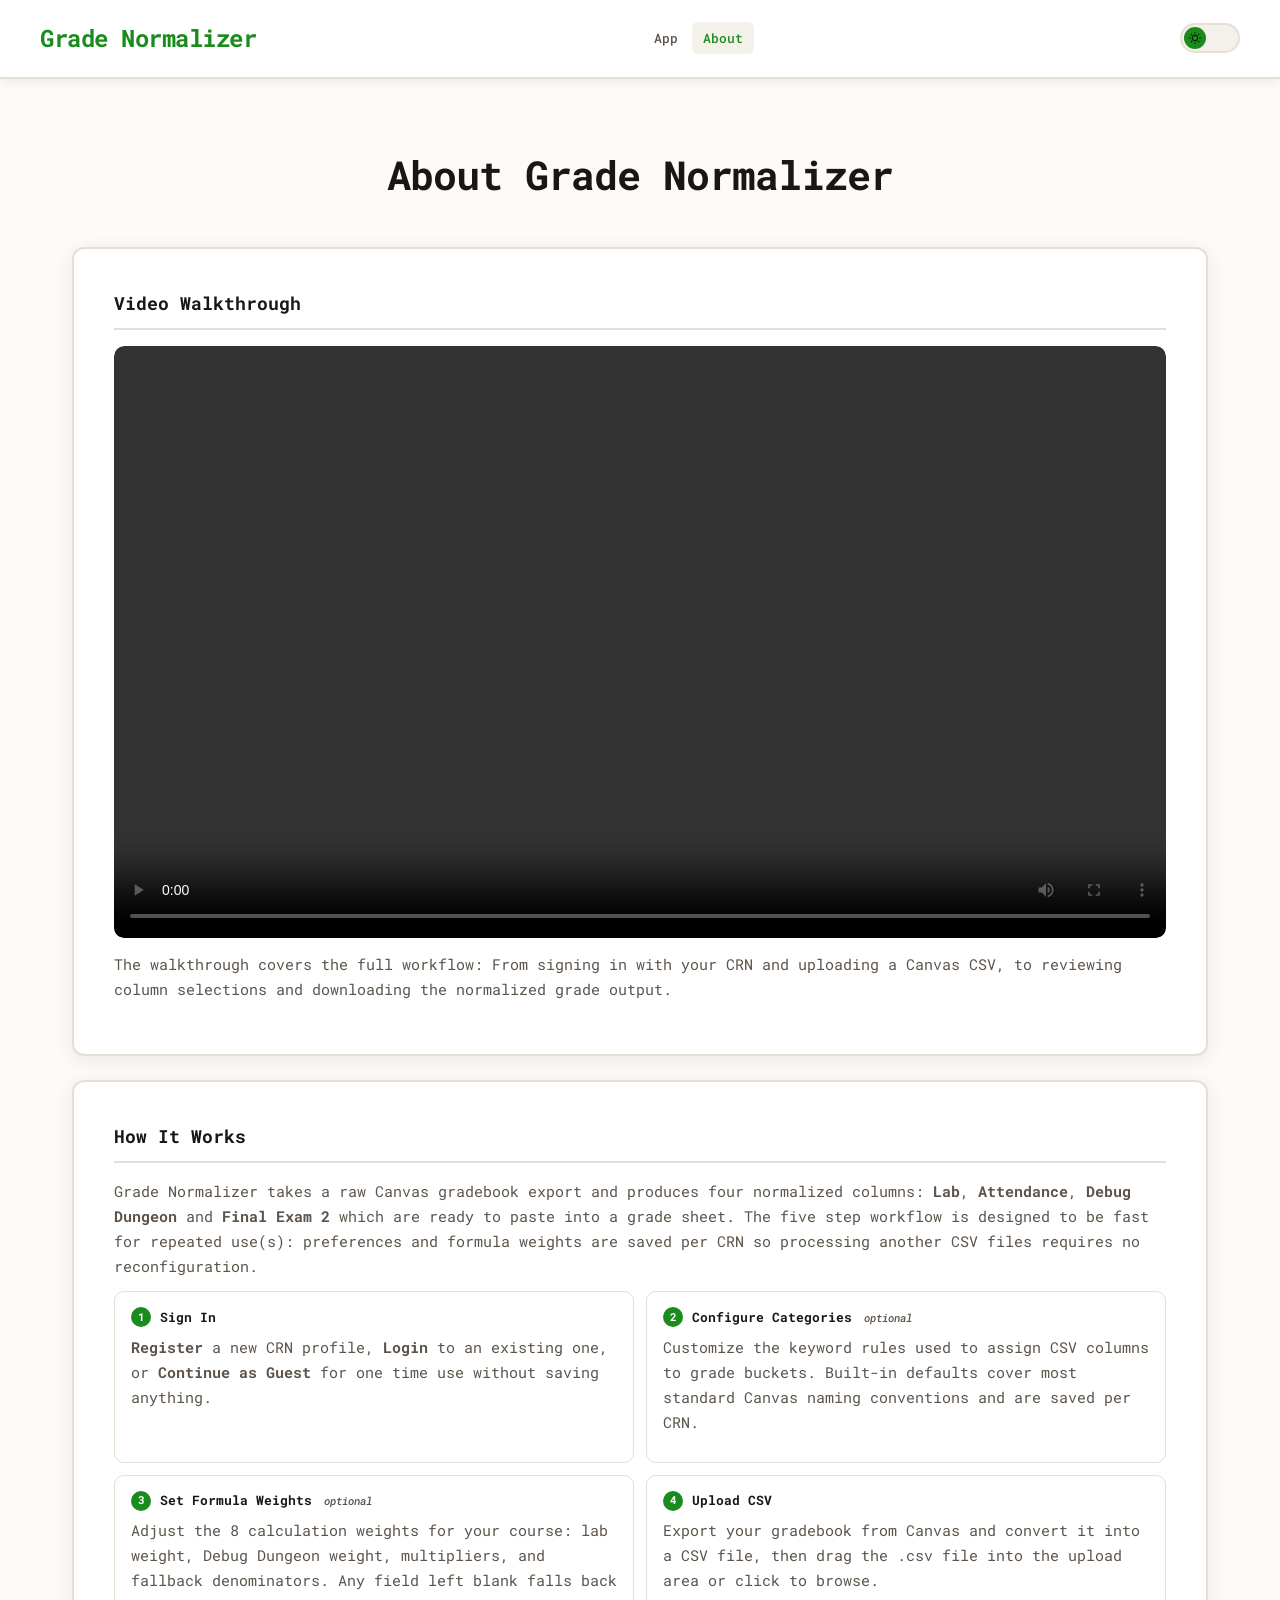
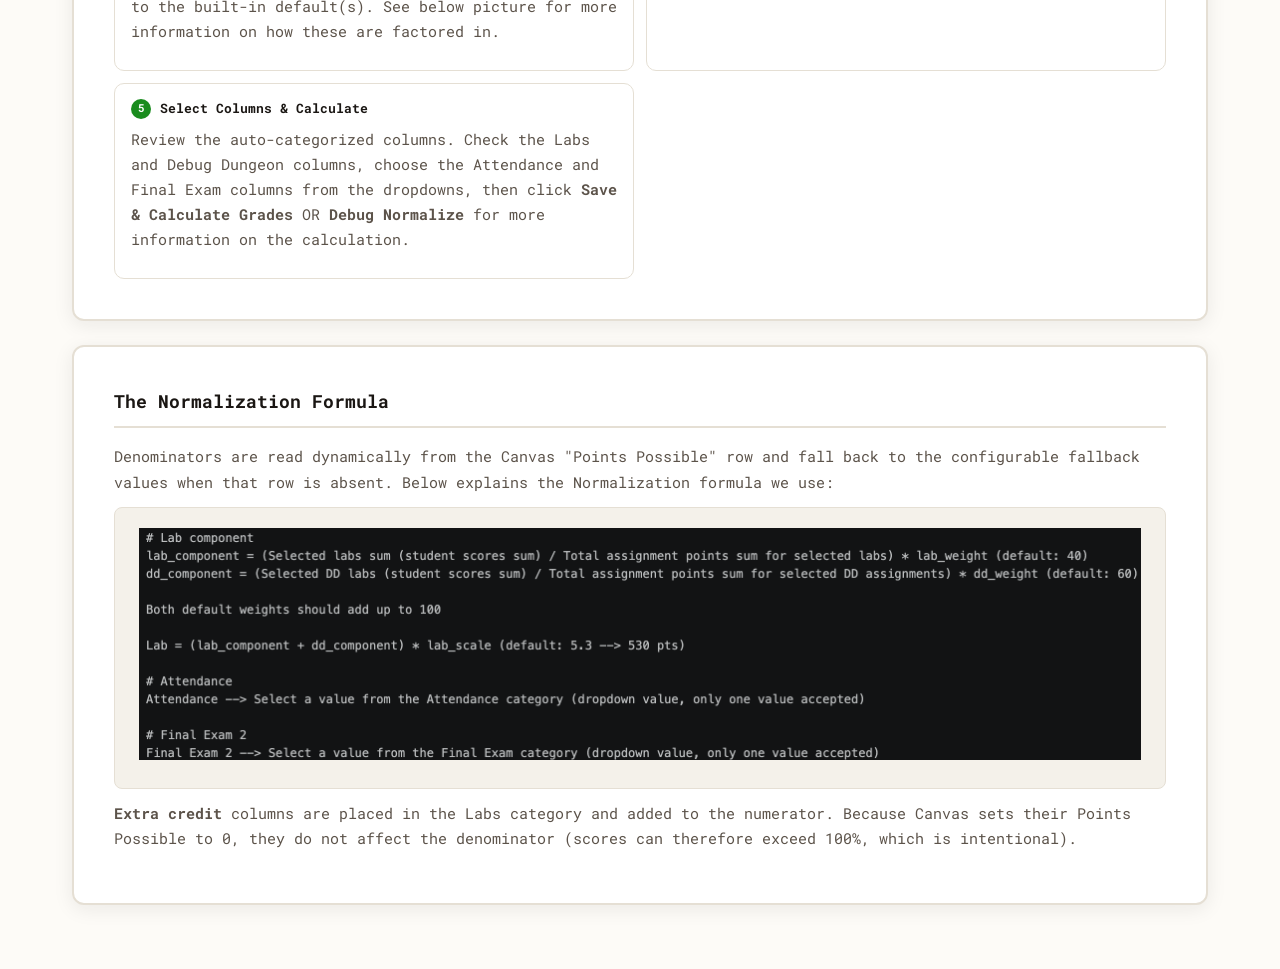
==== frontend/about.html @ 8c30fd43 "added about page to help users utlize the application to the maximum potential" ====
<!doctype html>
<html lang="en">
  <head>
    <meta charset="UTF-8" />
    <meta name="viewport" content="width=device-width, initial-scale=1.0" />
    <title>About</title>
    <link rel="preconnect" href="https://fonts.googleapis.com" />
    <link rel="preconnect" href="https://fonts.gstatic.com" crossorigin />
    <link
      href="https://fonts.googleapis.com/css2?family=Roboto+Mono:ital,wght@0,100..700;1,100..700&display=swap"
      rel="stylesheet"
    />
    <link rel="stylesheet" href="styles.css" />
    <!-- Apply saved theme before render to avoid flash -->
    <script>
      const t = localStorage.getItem("theme") || "light";
      document.documentElement.setAttribute("data-theme", t);
    </script>
  </head>
  <body>
    <nav class="navbar">
      <div class="navbar-content">
        <div class="navbar-brand">Grade Normalizer</div>
        <nav class="navbar-nav">
          <a href="index.html" class="navbar-link">App</a>
          <a href="about.html" class="navbar-link active">About</a>
        </nav>
        <div class="navbar-right">
          <div class="theme-toggle" id="themeToggle">
            <div class="theme-toggle-slider">
              <img
                src="./assets/lightmode.png"
                alt="Light mode"
                id="themeIcon"
              />
            </div>
          </div>
        </div>
      </div>
    </nav>

    <div class="about-container">
      <div class="about-hero">
        <h1>About Grade Normalizer</h1>
      </div>

      <div class="card about-section">
        <h2>Video Walkthrough</h2>

        <div class="video-wrapper">
          <video controls>
            <source src="./assets/demo_video.mp4" type="video/mp4" />
            Your browser does not support the video tag.
          </video>
        </div>

        <p>
          The walkthrough covers the full workflow: From signing in with your
          CRN and uploading a Canvas CSV, to reviewing column selections and
          downloading the normalized grade output.
        </p>
      </div>

      <div class="card about-section">
        <h2>How It Works</h2>
        <p>
          Grade Normalizer takes a raw Canvas gradebook export and produces four
          normalized columns: <strong>Lab</strong>, <strong>Attendance</strong>,
          <strong>Debug Dungeon</strong> and <strong>Final Exam 2</strong> which
          are ready to paste into a grade sheet. The five step workflow is
          designed to be fast for repeated use(s): preferences and formula
          weights are saved per CRN so processing another CSV files requires no
          reconfiguration.
        </p>

        <div class="about-steps">
          <div class="guide-step">
            <div class="guide-step-header">
              <span class="guide-step-number">1</span>
              <h3 class="guide-step-title">Sign In</h3>
            </div>
            <p class="guide-step-body">
              <strong>Register</strong> a new CRN profile,
              <strong>Login</strong> to an existing one, or
              <strong>Continue as Guest</strong> for one time use without saving
              anything.
            </p>
          </div>

          <div class="guide-step">
            <div class="guide-step-header">
              <span class="guide-step-number">2</span>
              <h3 class="guide-step-title">
                Configure Categories
                <span class="guide-step-optional">optional</span>
              </h3>
            </div>
            <p class="guide-step-body">
              Customize the keyword rules used to assign CSV columns to grade
              buckets. Built-in defaults cover most standard Canvas naming
              conventions and are saved per CRN.
            </p>
          </div>

          <div class="guide-step">
            <div class="guide-step-header">
              <span class="guide-step-number">3</span>
              <h3 class="guide-step-title">
                Set Formula Weights
                <span class="guide-step-optional">optional</span>
              </h3>
            </div>
            <p class="guide-step-body">
              Adjust the 8 calculation weights for your course: lab weight,
              Debug Dungeon weight, multipliers, and fallback denominators. Any
              field left blank falls back to the built-in default(s). See below
              picture for more information on how these are factored in.
            </p>
          </div>

          <div class="guide-step">
            <div class="guide-step-header">
              <span class="guide-step-number">4</span>
              <h3 class="guide-step-title">Upload CSV</h3>
            </div>
            <p class="guide-step-body">
              Export your gradebook from Canvas and convert it into a CSV file,
              then drag the .csv file into the upload area or click to browse.
            </p>
          </div>

          <div class="guide-step">
            <div class="guide-step-header">
              <span class="guide-step-number">5</span>
              <h3 class="guide-step-title">Select Columns &amp; Calculate</h3>
            </div>
            <p class="guide-step-body">
              Review the auto-categorized columns. Check the Labs and Debug
              Dungeon columns, choose the Attendance and Final Exam columns from
              the dropdowns, then click
              <strong>Save &amp; Calculate Grades </strong> OR
              <strong>Debug Normalize </strong> for more information on the
              calculation.
            </p>
          </div>
        </div>
      </div>

      <div class="card about-section">
        <h2>The Normalization Formula</h2>
        <p>
          Denominators are read dynamically from the Canvas "Points Possible"
          row and fall back to the configurable fallback values when that row is
          absent. Below explains the Normalization formula we use:
        </p>

        <div class="formula-block">
          <img id="formula-img" src="./assets/formula.png" />
        </div>

        <p>
          <strong>Extra credit</strong> columns are placed in the Labs category
          and added to the numerator. Because Canvas sets their Points Possible
          to 0, they do not affect the denominator (scores can therefore exceed
          100%, which is intentional).
        </p>
      </div>
    </div>
    <!-- /.about-container -->

    <script>
      // Theme toggle (minimal — no app state needed on this page)
      const themeToggle = document.getElementById("themeToggle");
      const themeIcon = document.getElementById("themeIcon");

      const applyTheme = (theme) => {
        document.documentElement.setAttribute("data-theme", theme);
        themeIcon.src =
          theme === "dark" ? "./assets/darkmode.png" : "./assets/lightmode.png";
        themeIcon.alt = theme === "dark" ? "Dark mode" : "Light mode";
      };

      applyTheme(localStorage.getItem("theme") || "light");

      themeToggle.addEventListener("click", () => {
        const next =
          document.documentElement.getAttribute("data-theme") === "light"
            ? "dark"
            : "light";
        localStorage.setItem("theme", next);
        applyTheme(next);
      });
    </script>
  </body>
</html>
---- frontend/styles.css ----
:root {
  --bg-primary: #fdfbf7;
  --bg-secondary: #f4f1ea;
  --bg-card: #ffffff;
  --text-primary: #1a1613;
  --text-secondary: #5c534a;
  --accent: #1a8c1e;
  --accent-hover: #083419;
  --border: #e5dfd4;
  --success: #4a7c59;
  --error: #c14444;
  --info: #4a6fa5;
  --shadow: rgba(28, 25, 21, 0.08);
  --shadow-elevated: rgba(28, 25, 21, 0.15);
}

[data-theme="dark"] {
  --bg-primary: #1a1613;
  --bg-secondary: #242118;
  --bg-card: #2d2921;
  --text-primary: #f4f1ea;
  --text-secondary: #b8b0a3;
  --accent: #77d5bf;
  --accent-hover: #e8a875;
  --border: #3d3931;
  --success: #6b9c7a;
  --error: #d46a6a;
  --info: #7ab0d4;
  --shadow: rgba(0, 0, 0, 0.3);
  --shadow-elevated: rgba(0, 0, 0, 0.5);
}

* {
  margin: 0;
  padding: 0;
  box-sizing: border-box;
}

body {
  font-family: "Roboto Mono", monospace;
  background: var(--bg-primary);
  color: var(--text-primary);
  line-height: 1.6;
  transition:
    background 0.3s ease,
    color 0.3s ease;
  min-height: 100vh;
}

/* Navbar */
.navbar {
  background: var(--bg-card);
  border-bottom: 2px solid var(--border);
  padding: 1.2rem 2rem;
  box-shadow: 0 2px 12px var(--shadow);
  position: sticky;
  top: 0;
  z-index: 100;
  backdrop-filter: blur(10px);
  animation: slideDown 0.5s ease;
}

@keyframes slideDown {
  from {
    transform: translateY(-100%);
    opacity: 0;
  }
  to {
    transform: translateY(0);
    opacity: 1;
  }
}

.navbar-content {
  max-width: 1200px;
  margin: 0 auto;
  display: flex;
  justify-content: space-between;
  align-items: center;
}

.navbar-brand {
  font-size: 1.5rem;
  font-weight: 700;
  color: var(--accent);
  letter-spacing: -0.5px;
}

.navbar-brand span {
  font-family: "Roboto Mono", monospace;
  font-size: 0.85rem;
  color: var(--text-secondary);
  margin-left: 0.5rem;
  font-weight: 400;
}

.navbar-nav {
  display: flex;
  align-items: center;
  gap: 0.15rem;
  flex: 0 1 150px;
}

.navbar-link {
  font-family: "Roboto Mono", monospace;
  font-size: 0.82rem;
  font-weight: 500;
  color: var(--text-secondary);
  text-decoration: none;
  padding: 0.35rem 0.7rem;
  border-radius: 6px;
  transition:
    color 0.2s ease,
    background-color 0.2s ease;
}

.navbar-link:hover,
.navbar-link.active {
  color: var(--accent);
  background-color: var(--bg-secondary);
}

.navbar-right {
  display: flex;
  align-items: center;
  gap: 1rem;
}

.navbar-user {
  display: none;
  align-items: center;
  gap: 0.6rem;
  font-size: 0.85rem;
}

.navbar-user-label {
  color: var(--text-secondary);
  font-family: "Roboto Mono", monospace;
}

.navbar-user-label strong {
  color: var(--text-primary);
  font-weight: 600;
}

.btn-logout {
  background: none;
  border: 1px solid var(--border);
  border-radius: 6px;
  color: var(--text-secondary);
  cursor: pointer;
  font-size: 0.8rem;
  font-family: "Roboto Mono", monospace;
  padding: 0.2rem 0.6rem;
  transition:
    border-color 0.2s ease,
    color 0.2s ease;
}

.btn-logout:hover {
  border-color: var(--accent);
  color: var(--accent);
}

/* Theme Toggle */
.theme-toggle {
  position: relative;
  width: 60px;
  height: 30px;
  background: var(--bg-secondary);
  border: 2px solid var(--border);
  border-radius: 30px;
  cursor: pointer;
  transition: all 0.3s ease;
}

.theme-toggle:hover {
  border-color: var(--accent);
}

.theme-toggle-slider {
  position: absolute;
  top: 2px;
  left: 2px;
  width: 22px;
  height: 22px;
  background: var(--accent);
  border-radius: 50%;
  transition: transform 0.3s ease;
  display: flex;
  align-items: center;
  justify-content: center;
  overflow: hidden;
}

.theme-toggle-slider img {
  width: 14px;
  height: 14px;
  object-fit: cover;
}

[data-theme="dark"] .theme-toggle-slider {
  transform: translateX(30px);
}

/* Page layout — three-column wrapper (guide | main | guide) */
.page-layout {
  display: flex;
  justify-content: center;
  align-items: flex-start;
  gap: 2rem;
  max-width: 1420px;
  margin: 0 auto;
  padding: 0 1.5rem;
}

/* Container */
.container {
  max-width: 700px;
  width: 100%;
  flex-shrink: 0;
  margin: 4rem 0;
  padding: 0 2rem;
  animation: fadeIn 0.6s ease 0.2s both;
}

/* Guide panels */
.guide-panel {
  width: 300px;
  flex-shrink: 0;
  padding-top: 4.5rem;
  position: sticky;
  display: flex;
  flex-direction: column;
  gap: 2rem;
  animation: fadeIn 0.6s ease 0.4s both;
}

.guide-panel-title {
  font-size: 1.1rem;
  font-weight: 700;
  letter-spacing: 0.1em;
  text-transform: uppercase;
  color: var(--text-secondary);
  margin: 0 0 0.25rem 0.25rem;
}

#formula-img {
  width: 100%;
  height: 100%;
  object-fit: cover;
}
.guide-step {
  background: var(--bg-card);
  border: 1px solid var(--border);
  border-radius: 10px;
  padding: 0.9rem 1rem;
  transition:
    border-color 0.2s ease,
    box-shadow 0.2s ease;
}

.guide-step:hover {
  border-color: var(--accent);
  box-shadow: 0 2px 10px var(--shadow);
}

.guide-step-header {
  display: flex;
  align-items: center;
  gap: 0.55rem;
  margin-bottom: 0.45rem;
}

.guide-step-number {
  display: flex;
  align-items: center;
  justify-content: center;
  width: 20px;
  height: 20px;
  border-radius: 50%;
  background: var(--accent);
  color: white;
  font-size: 0.68rem;
  font-weight: 700;
  flex-shrink: 0;
  font-family: "Roboto Mono", monospace;
}

.guide-step-title {
  font-size: 0.82rem;
  font-weight: 700;
  color: var(--text-primary);
  margin: 0;
}

.guide-step-optional {
  font-size: 0.68rem;
  font-weight: 500;
  color: var(--text-secondary);
  margin-left: 0.25rem;
  font-style: italic;
}

.guide-step-body {
  font-size: 0.9rem;
  color: var(--text-secondary);
  line-height: 1.55;
  margin: 0;
}

@keyframes fadeIn {
  from {
    opacity: 0;
    transform: translateY(20px);
  }
  to {
    opacity: 1;
    transform: translateY(0);
  }
}

.header {
  text-align: center;
  margin-bottom: 3rem;
}

.header h1 {
  font-size: 2.5rem;
  font-weight: 700;
  margin-bottom: 0.5rem;
  color: var(--text-primary);
  letter-spacing: -1px;
}

.header p {
  font-size: 1.1rem;
  color: var(--text-secondary);
}

/* Card */
.card {
  background: var(--bg-card);
  border: 2px solid var(--border);
  border-radius: 12px;
  padding: 2.5rem;
  box-shadow: 0 4px 20px var(--shadow);
  transition: all 0.3s ease;
}

.card:hover {
  box-shadow: 0 8px 30px var(--shadow-elevated);
  transform: translateY(-2px);
}

/* Form Elements */
.form-group {
  margin-bottom: 2rem;
  margin-top: 2rem;
}

.form-label {
  display: block;
  font-weight: 600;
  margin-bottom: 0.5rem;
  color: var(--text-primary);
  font-size: 1.1rem;
}

.form-input {
  width: 100%;
  padding: 0.9rem 1.2rem;
  font-size: 1rem;
  font-family: "Roboto Mono", monospace;
  border: 2px solid var(--border);
  border-radius: 8px;
  background: var(--bg-secondary);
  color: var(--text-primary);
  transition: all 0.3s ease;
  letter-spacing: 2px;
}

.form-input:focus {
  outline: none;
  border-color: var(--accent);
  box-shadow: 0 0 0 3px rgba(26, 140, 30, 0.1);
}

.form-input::placeholder {
  letter-spacing: normal;
}

/* File Upload */
.file-upload-wrapper {
  position: relative;
  overflow: hidden;
  display: inline-block;
  width: 100%;
}

.file-upload-input {
  display: none;
}

.file-upload-label {
  display: flex;
  align-items: center;
  justify-content: center;
  padding: 1.5rem;
  background: var(--bg-secondary);
  border: 2px dashed var(--border);
  border-radius: 8px;
  cursor: pointer;
  transition: all 0.3s ease;
  color: var(--text-secondary);
  font-weight: 500;
}

.file-upload-label:hover {
  border-color: var(--accent);
  background: var(--bg-card);
  color: var(--accent);
}

.file-upload-label.has-file {
  border-style: solid;
  border-color: var(--success);
  background: var(--bg-card);
  color: var(--success);
}

.file-icon {
  margin-right: 0.5rem;
  font-size: 1.2rem;
}

/* Button */
.btn {
  width: 100%;
  padding: 1rem 2rem;
  font-size: 1.1rem;
  font-weight: 600;
  font-family: "Roboto Mono", monospace;
  border: none;
  border-radius: 8px;
  cursor: pointer;
  transition: all 0.3s ease;
  text-transform: uppercase;
  letter-spacing: 1px;
}

.btn-primary {
  background: var(--accent);
  color: white;
}

.btn-primary:hover:not(:disabled) {
  background: var(--accent-hover);
  transform: translateY(-2px);
  box-shadow: 0 4px 12px var(--shadow-elevated);
}

.btn:disabled {
  opacity: 0.5;
  cursor: not-allowed;
}

.action-row {
  display: grid;
  grid-template-columns: 1fr 1fr;
  gap: 0.75rem;
}

.results-actions {
  margin-top: 0.5rem;
}

.column-choice-grid {
  display: grid;
  grid-template-columns: 1fr 1fr;
  gap: 0.75rem;
  margin-bottom: 1rem;
}

.column-choice .form-label {
  font-size: 0.9rem;
  margin-bottom: 0.35rem;
}

.form-select {
  width: 100%;
  padding: 0.65rem 0.8rem;
  border: 2px solid var(--border);
  border-radius: 8px;
  background: var(--bg-secondary);
  color: var(--text-primary);
  font-family: "Roboto Mono", monospace;
  font-size: 0.85rem;
}

.form-select:focus {
  outline: none;
  border-color: var(--accent);
  box-shadow: 0 0 0 3px rgba(26, 140, 30, 0.1);
}

.scope-summary {
  margin-bottom: 1rem;
  color: var(--text-secondary);
  font-size: 0.88rem;
  padding: 0.65rem 0.8rem;
  border: 1px dashed var(--border);
  border-radius: 8px;
  background: var(--bg-secondary);
}

/* Status Message */
.status-message {
  margin-top: 1.5rem;
  padding: 1rem;
  border-radius: 8px;
  text-align: center;
  font-weight: 500;
  animation: slideIn 0.3s ease;
}

@keyframes slideIn {
  from {
    opacity: 0;
    transform: translateY(-10px);
  }
  to {
    opacity: 1;
    transform: translateY(0);
  }
}

.status-message.success {
  background: rgba(74, 124, 89, 0.1);
  color: var(--success);
  border: 1px solid var(--success);
}

.status-message.error {
  background: rgba(193, 68, 68, 0.1);
  color: var(--error);
  border: 1px solid var(--error);
}

.status-message.info {
  background: rgba(74, 111, 165, 0.1);
  color: var(--info);
  border: 1px solid var(--info);
}

.crn-or-divider {
  display: flex;
  align-items: center;
  gap: 0.75rem;
  margin: 0.85rem 0;
  color: var(--text-secondary);
  font-size: 0.8rem;
  letter-spacing: 0.05em;
}

.crn-or-divider::before,
.crn-or-divider::after {
  content: "";
  flex: 1;
  height: 1px;
  background: var(--border);
}

/* Upload Section (hidden initially) */
.upload-section {
  display: none;
  animation: fadeIn 0.5s ease;
}

.upload-section.active {
  display: block;
}

/* Decorative Elements */
.decorative-line {
  height: 2px;
  background: linear-gradient(
    to right,
    transparent,
    var(--accent),
    transparent
  );
  margin: 2rem 0;
  opacity: 0.3;
}

/* ── Preference Selections ─────────────────────────────────────────────────── */

.selections-panel-toolbar {
  margin-bottom: 0.75rem;
}

.selections-toolbar-row {
  display: flex;
  justify-content: space-between;
  align-items: center;
  gap: 0.75rem;
  flex-wrap: wrap;
}

.selections-toolbar-title {
  margin-bottom: 0 !important;
}

.selections-toolbar-hint {
  font-size: 0.82rem;
  color: var(--text-secondary);
  margin-top: 0.35rem;
  line-height: 1.4;
}

.selections-collapse-chevron {
  margin-left: 0.25rem;
  font-size: 0.7rem;
}

.selections-collapsible {
  margin-bottom: 0.5rem;
}

.selections-collapsible--collapsed {
  display: none;
}

.selection-header {
  display: flex;
  justify-content: space-between;
  align-items: center;
  margin-bottom: 0.5rem;
}

.master-checkbox {
  background: var(--bg-secondary);
  padding: 0.5rem 1rem !important;
  border-radius: 6px;
  margin: 0 !important;
}

.master-checkbox:hover {
  background: var(--accent);
  color: #ffffff;
}

.master-checkbox input[type="checkbox"]:checked + span {
  font-weight: 600;
}

.category-group {
  margin-bottom: 1.5rem;
  border: 1px solid var(--border);
  border-radius: 8px;
  padding: 1rem;
  background: var(--bg-secondary);
  transition: all 0.2s ease;
}

.category-group:hover {
  border-color: var(--accent);
  box-shadow: 0 2px 8px var(--shadow);
}

.category-header {
  display: flex;
  justify-content: space-between;
  align-items: center;
  margin-bottom: 0.8rem;
  padding-bottom: 0.6rem;
  border-bottom: 1px solid var(--border);
}

.category-title {
  font-weight: 600;
  font-size: 0.85rem;
  text-transform: uppercase;
  letter-spacing: 1.5px;
  color: var(--accent);
  margin: 0;
}

.category-checkbox {
  margin: 0 !important;
  padding: 0.3rem 0.6rem !important;
  background: transparent;
}

.category-checkbox:hover {
  background: var(--bg-card);
}

.category-items {
  display: flex;
  flex-direction: column;
  gap: 0.3rem;
}

.checkbox-label {
  display: flex;
  align-items: center;
  gap: 0.6rem;
  padding: 0.5rem 0.75rem;
  border-radius: 6px;
  cursor: pointer;
  transition: background 0.2s ease;
  font-size: 1rem;
  color: var(--text-primary);
  margin: 0;
}

.checkbox-label:hover {
  background: var(--bg-card);
}

.checkbox-label input[type="checkbox"] {
  accent-color: var(--accent);
  width: 16px;
  height: 16px;
  cursor: pointer;
  flex-shrink: 0;
}

.checkbox-label input[type="checkbox"]:indeterminate {
  opacity: 0.6;
}

/* ── Category Editor ──────────────────────────────────────────────────────── */

.btn-link {
  background: none;
  border: none;
  color: var(--accent);
  cursor: pointer;
  font-size: 0.9rem;
  font-weight: 600;
  padding: 0.25rem 0.5rem;
  transition: color 0.2s ease;
}

.btn-link:hover {
  color: var(--accent-hover);
}

.btn-secondary {
  width: 100%;
  padding: 0.75rem 1.5rem;
  font-size: 0.95rem;
  font-weight: 600;
  font-family: "Roboto Mono", monospace;
  border: 2px solid var(--border);
  border-radius: 8px;
  background: var(--bg-secondary);
  color: var(--text-primary);
  cursor: pointer;
  transition: all 0.3s ease;
}

.btn-secondary:hover {
  border-color: var(--accent);
  background: var(--bg-card);
  transform: translateY(-1px);
}

.category-edit-item {
  background: var(--bg-card);
  border: 1px solid var(--border);
  border-radius: 8px;
  padding: 1rem;
  margin-bottom: 1rem;
  transition: all 0.2s ease;
}

.category-edit-item:hover {
  border-color: var(--accent);
  box-shadow: 0 2px 8px var(--shadow);
}

.category-edit-header {
  display: flex;
  gap: 0.5rem;
  margin-bottom: 0.75rem;
}

.category-name-input {
  flex: 1;
  padding: 0.6rem 1rem;
  font-size: 1rem;
  font-weight: 600;
  font-family: "Roboto Mono", monospace;
  border: 2px solid var(--border);
  border-radius: 6px;
  background: var(--bg-secondary);
  color: var(--text-primary);
  transition: all 0.2s ease;
}

.category-name-input:focus {
  outline: none;
  border-color: var(--accent);
  box-shadow: 0 0 0 3px rgba(26, 140, 30, 0.1);
}

#toggleText {
  font-family: "Roboto Mono";
}

.category-keywords-input {
  width: 100%;
  padding: 0.6rem 1rem;
  font-size: 0.95rem;
  font-family: "Roboto Mono", monospace;
  border: 2px solid var(--border);
  border-radius: 6px;
  background: var(--bg-secondary);
  color: var(--text-primary);
  transition: all 0.2s ease;
}

.category-keywords-input:focus {
  outline: none;
  border-color: var(--accent);
  box-shadow: 0 0 0 3px rgba(26, 140, 30, 0.1);
}

.btn-remove {
  width: 32px;
  height: 32px;
  border: 2px solid var(--error);
  border-radius: 6px;
  background: transparent;
  color: var(--error);
  font-size: 1.2rem;
  font-weight: 700;
  cursor: pointer;
  transition: all 0.2s ease;
  flex-shrink: 0;
}

.btn-remove:hover {
  background: var(--error);
  color: white;
}

.hint {
  font-size: 0.8rem;
  color: var(--text-secondary);
  margin-top: 0.5rem;
  font-style: italic;
}

.debug-title {
  color: var(--accent);
  margin-bottom: 0.75rem;
}

.debug-text,
.debug-list {
  color: var(--text-secondary);
  font-size: 0.9rem;
  margin-bottom: 0.4rem;
}

.debug-table-wrap {
  margin-top: 1rem;
  overflow-x: auto;
}

.debug-table {
  width: 100%;
  border-collapse: collapse;
  font-size: 0.85rem;
}

.debug-table th,
.debug-table td {
  border: 1px solid var(--border);
  padding: 0.45rem 0.5rem;
  text-align: left;
}

.debug-table th {
  background: var(--bg-secondary);
}

/* ── About page ────────────────────────────────────────────────────────────── */

.about-container {
  max-width: 1200px;
  margin: 4rem auto;
  padding: 0 2rem;
  animation: fadeIn 0.6s ease 0.2s both;
}

.about-hero {
  text-align: center;
  margin-bottom: 2.5rem;
}

.about-hero h1 {
  font-size: 2.5rem;
  font-weight: 700;
  margin-bottom: 0.5rem;
  color: var(--text-primary);
  letter-spacing: -1px;
}

.about-hero p {
  font-size: 1.1rem;
  color: var(--text-secondary);
}

.about-section {
  margin-bottom: 1.5rem;
}

.about-section h2 {
  font-size: 1.15rem;
  font-weight: 700;
  color: var(--text-primary);
  margin: 0 0 1rem 0;
  padding-bottom: 0.6rem;
  border-bottom: 2px solid var(--border);
}

.about-section p {
  font-size: 0.95rem;
  color: var(--text-secondary);
  line-height: 1.65;
  margin-bottom: 0.75rem;
}

/* Video embed */
.video-wrapper {
  position: relative;
  width: 100%;
  aspect-ratio: 16 / 9;
  border-radius: 10px;
  overflow: hidden;
  background: var(--bg-secondary);
  margin-bottom: 0.9rem;
}

.video-wrapper iframe,
.video-wrapper video {
  position: absolute;
  inset: 0;
  width: 100%;
  height: 100%;
  border: none;
  border-radius: 10px;
}

/* Placeholder shown until the real video is added */
.video-placeholder-inner {
  position: absolute;
  inset: 0;
  display: flex;
  flex-direction: column;
  align-items: center;
  justify-content: center;
  gap: 0.75rem;
  border: 2px dashed var(--border);
  border-radius: 10px;
}

.video-placeholder-icon {
  width: 52px;
  height: 52px;
  border-radius: 50%;
  background: var(--accent);
  display: flex;
  align-items: center;
  justify-content: center;
  color: white;
  font-size: 1.3rem;
  padding-left: 4px; /* optical center for ▶ */
}

.video-placeholder-label {
  font-size: 0.9rem;
  font-weight: 600;
  color: var(--text-secondary);
}

/* How-it-works steps grid (reuses .guide-step) */
.about-steps {
  display: grid;
  grid-template-columns: 1fr 1fr;
  gap: 0.75rem;
}

/* Formula code block */
.formula-block {
  background: var(--bg-secondary);
  border: 1px solid var(--border);
  border-radius: 8px;
  padding: 1.25rem 1.5rem;
  font-family: "Roboto Mono", monospace;
  font-size: 0.82rem;
  color: var(--text-primary);
  line-height: 2;
  margin-bottom: 0.75rem;
  overflow-x: auto;
  height: auto;
  width: auto;
}

.formula-comment {
  color: var(--text-secondary);
  font-size: 0.76rem;
}

/* Tips grid */
.about-tips {
  display: grid;
  grid-template-columns: 1fr 1fr;
  gap: 0.75rem;
}

.about-tip {
  background: var(--bg-secondary);
  border: 1px solid var(--border);
  border-radius: 8px;
  padding: 0.9rem 1rem;
}

.about-tip strong {
  display: block;
  font-size: 0.82rem;
  font-weight: 700;
  color: var(--text-primary);
  margin-bottom: 0.35rem;
}

.about-tip p {
  font-size: 0.78rem;
  color: var(--text-secondary);
  line-height: 1.55;
  margin: 0;
}

/* Responsive */

/* Hide guide panels when the viewport isn't wide enough to show them comfortably */
@media (max-width: 1260px) {
  .guide-panel {
    display: none;
  }

  /* Re-center the main container now that the panels are gone */
  .container {
    margin: 4rem auto;
  }
}

@media (max-width: 768px) {
  .navbar {
    padding: 1rem;
  }

  .container {
    margin: 2rem auto;
    padding: 0 1rem;
  }

  .card {
    padding: 1.5rem;
  }

  .header h1 {
    font-size: 2rem;
  }

  .action-row {
    grid-template-columns: 1fr;
  }

  .column-choice-grid {
    grid-template-columns: 1fr;
  }

  .about-steps,
  .about-tips {
    grid-template-columns: 1fr;
  }

  .about-container {
    margin: 2rem auto;
    padding: 0 1rem;
  }
}
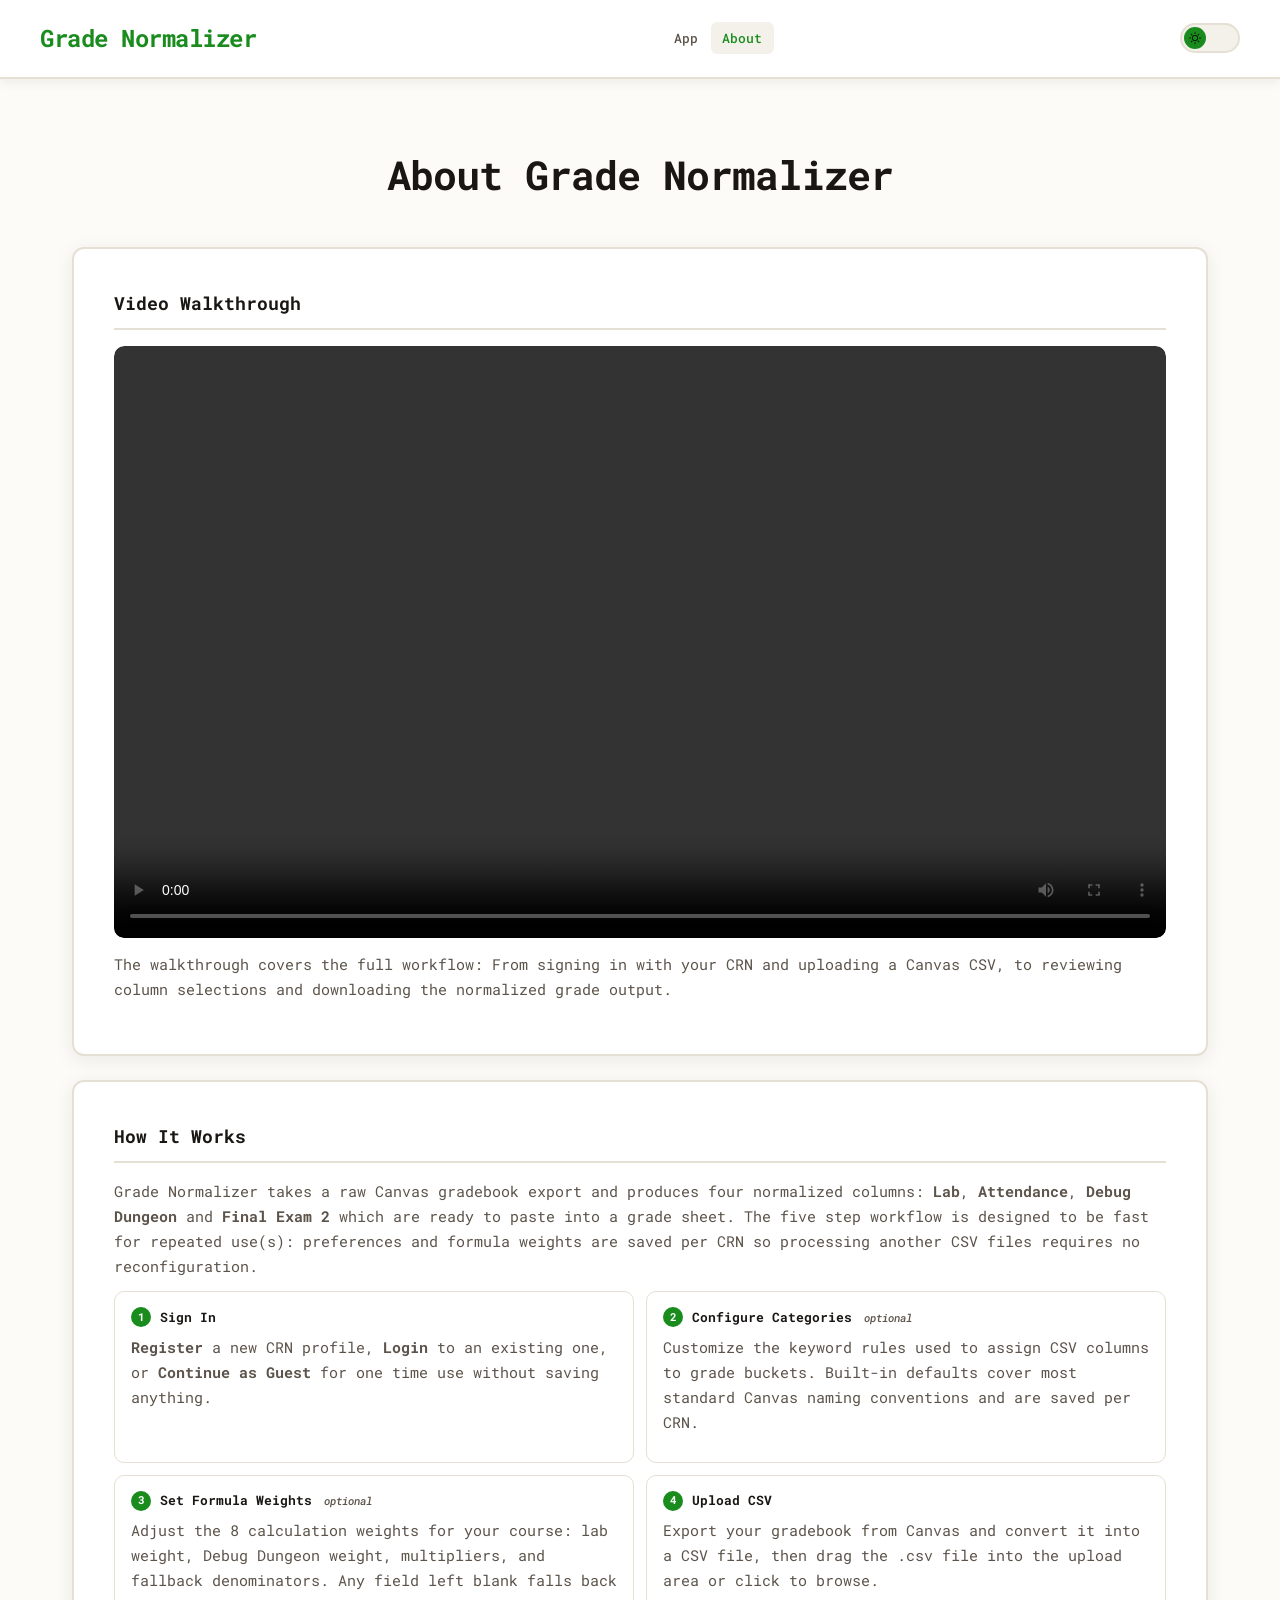
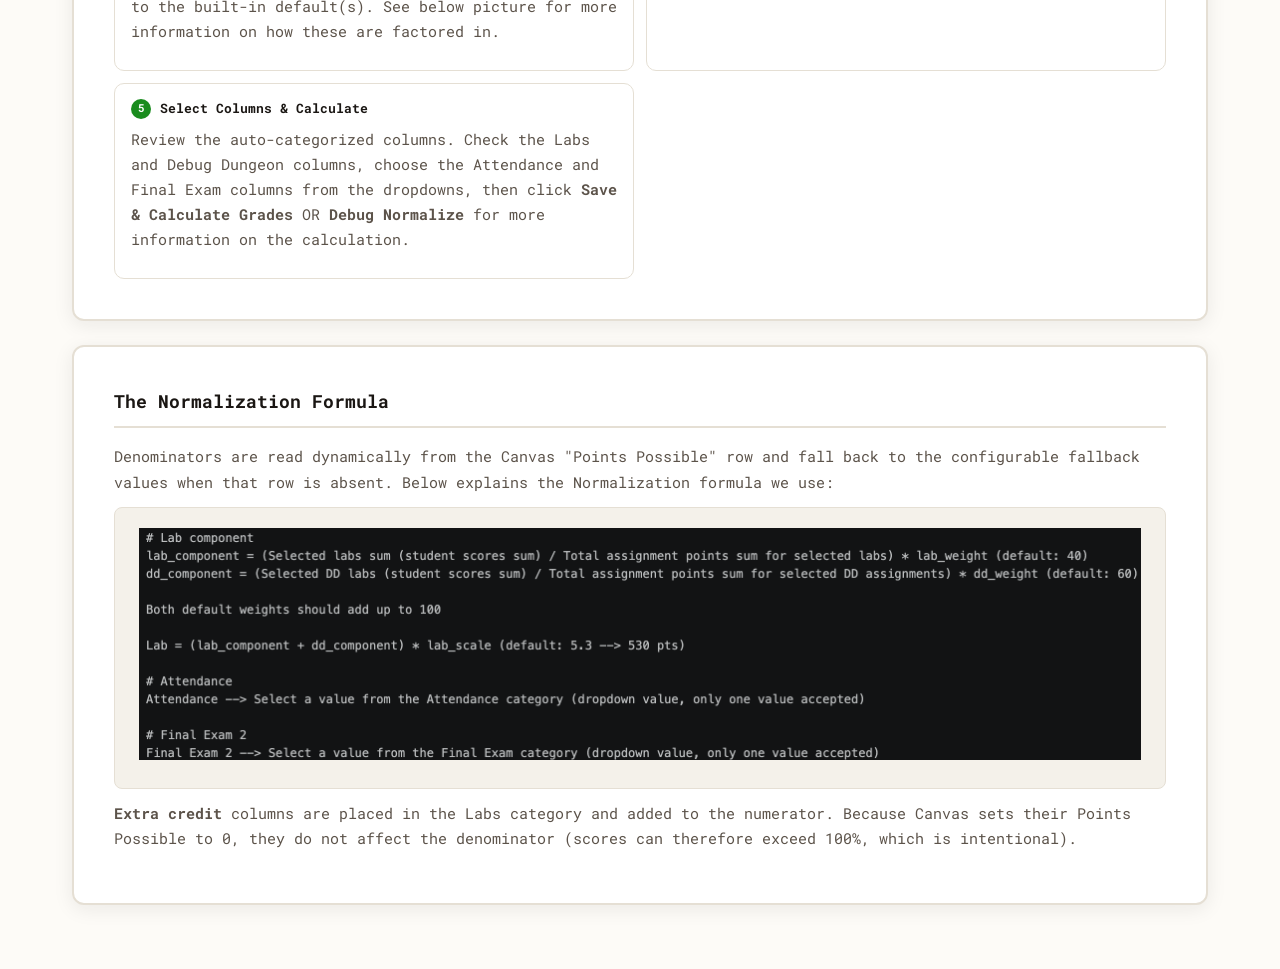
==== commit a395b975: "hamburger menu" ====
--- a/frontend/about.html
+++ b/frontend/about.html
@@ -21,10 +21,16 @@
     <nav class="navbar">
       <div class="navbar-content">
         <div class="navbar-brand">Grade Normalizer</div>
-        <nav class="navbar-nav">
-          <a href="index.html" class="navbar-link">App</a>
-          <a href="about.html" class="navbar-link active">About</a>
-        </nav>
+
+        <!-- Collapsible section: hidden on mobile until hamburger is clicked -->
+        <div class="navbar-collapse" id="navbarCollapse">
+          <nav class="navbar-nav">
+            <a href="index.html" class="navbar-link">App</a>
+            <a href="about.html" class="navbar-link active">About</a>
+          </nav>
+        </div>
+
+        <!-- Always visible: theme toggle + hamburger -->
         <div class="navbar-right">
           <div class="theme-toggle" id="themeToggle">
             <div class="theme-toggle-slider">
@@ -35,6 +41,16 @@
               />
             </div>
           </div>
+          <button
+            class="navbar-hamburger"
+            id="navbarHamburger"
+            aria-label="Toggle navigation"
+            aria-expanded="false"
+          >
+            <span></span>
+            <span></span>
+            <span></span>
+          </button>
         </div>
       </div>
     </nav>
@@ -190,6 +206,36 @@
         localStorage.setItem("theme", next);
         applyTheme(next);
       });
+
+      // Hamburger menu (mobile nav)
+      (function () {
+        const hamburger = document.getElementById("navbarHamburger");
+        const navbar = document.querySelector(".navbar");
+        if (!hamburger || !navbar) return;
+
+        function openMenu() {
+          navbar.classList.add("is-open");
+          hamburger.setAttribute("aria-expanded", "true");
+        }
+        function closeMenu() {
+          navbar.classList.remove("is-open");
+          hamburger.setAttribute("aria-expanded", "false");
+        }
+
+        hamburger.addEventListener("click", (e) => {
+          e.stopPropagation();
+          navbar.classList.contains("is-open") ? closeMenu() : openMenu();
+        });
+        document.addEventListener("click", (e) => {
+          if (!navbar.contains(e.target)) closeMenu();
+        });
+        document.addEventListener("keydown", (e) => {
+          if (e.key === "Escape") closeMenu();
+        });
+        navbar.querySelectorAll(".navbar-link").forEach((link) => {
+          link.addEventListener("click", closeMenu);
+        });
+      })();
     </script>
   </body>
 </html>
--- a/frontend/styles.css
+++ b/frontend/styles.css
@@ -94,11 +94,18 @@
   font-weight: 400;
 }
 
+.navbar-collapse {
+  display: flex;
+  align-items: center;
+  gap: 1rem;
+  flex: 1;
+  justify-content: center;
+}
+
 .navbar-nav {
   display: flex;
   align-items: center;
   gap: 0.15rem;
-  flex: 0 1 150px;
 }
 
 .navbar-link {
@@ -160,6 +167,45 @@
 .btn-logout:hover {
   border-color: var(--accent);
   color: var(--accent);
+}
+
+/* Hamburger menu button — hidden on desktop, shown on mobile */
+.navbar-hamburger {
+  display: none;
+  flex-direction: column;
+  justify-content: space-between;
+  width: 22px;
+  height: 16px;
+  background: none;
+  border: none;
+  cursor: pointer;
+  padding: 0;
+  flex-shrink: 0;
+}
+
+.navbar-hamburger span {
+  display: block;
+  width: 100%;
+  height: 2px;
+  background: var(--text-primary);
+  border-radius: 2px;
+  transition:
+    transform 0.25s ease,
+    opacity 0.25s ease;
+}
+
+/* Animate to × when menu is open */
+.navbar.is-open .navbar-hamburger span:nth-child(1) {
+  transform: translateY(7px) rotate(45deg);
+}
+
+.navbar.is-open .navbar-hamburger span:nth-child(2) {
+  opacity: 0;
+  transform: scaleX(0);
+}
+
+.navbar.is-open .navbar-hamburger span:nth-child(3) {
+  transform: translateY(-7px) rotate(-45deg);
 }
 
 /* Theme Toggle */
@@ -208,7 +254,7 @@
   display: flex;
   justify-content: center;
   align-items: flex-start;
-  gap: 2rem;
+  /* gap: 2rem; */
   max-width: 1420px;
   margin: 0 auto;
   padding: 0 1.5rem;
@@ -216,7 +262,7 @@
 
 /* Container */
 .container {
-  max-width: 700px;
+  max-width: 850px;
   width: 100%;
   flex-shrink: 0;
   margin: 4rem 0;
@@ -475,6 +521,80 @@
   margin-top: 0.5rem;
 }
 
+/* ── Multi-file upload queue ─────────────────────────────────────────────── */
+
+/* Container rendered below the dropzone showing each queued file */
+.file-queue {
+  margin-top: 0.6rem;
+  display: flex !important;
+  flex-direction: column;
+  gap: 0.4rem;
+}
+
+/* One row per queued file */
+.file-queue-item {
+  display: flex;
+  align-items: center;
+  gap: 0.6rem;
+  background: var(--bg-secondary);
+  border: 1px solid var(--border);
+  border-radius: 6px;
+  padding: 0.4rem 0.75rem;
+  font-size: 0.875rem;
+}
+
+.file-queue-name {
+  flex: 1;
+  overflow: hidden;
+  text-overflow: ellipsis;
+  white-space: nowrap;
+  color: var(--text-primary);
+}
+
+/* × remove button for each queued file */
+.file-queue-remove {
+  flex-shrink: 0;
+  background: none;
+  border: none;
+  color: var(--text-secondary);
+  font-size: 1.1rem;
+  line-height: 1;
+  cursor: pointer;
+  padding: 0 0.2rem;
+  border-radius: 3px;
+  transition:
+    color 0.15s,
+    background 0.15s;
+}
+
+.file-queue-remove:hover {
+  color: var(--error);
+  background: color-mix(in srgb, var(--error) 10%, transparent);
+}
+
+/* ── Column presence badge ───────────────────────────────────────────────── */
+
+/* Shown next to a column name when it is missing from some uploaded files */
+.presence-badge {
+  display: inline-block;
+  margin-left: 0.4rem;
+  font-size: 0.75rem;
+  font-weight: 600;
+  color: #8a6000;
+  background: #fff3cd;
+  border: 1px solid #f0c040;
+  border-radius: 10px;
+  padding: 0.05rem 0.45rem;
+  vertical-align: middle;
+  white-space: nowrap;
+}
+
+[data-theme="dark"] .presence-badge {
+  color: #f5d27a;
+  background: #3a2e00;
+  border-color: #7a5e00;
+}
+
 .column-choice-grid {
   display: grid;
   grid-template-columns: 1fr 1fr;
@@ -1066,6 +1186,66 @@
     padding: 1rem;
   }
 
+  /* Show hamburger button */
+  .navbar-hamburger {
+    display: flex;
+  }
+
+  /* Allow the content row to wrap so the collapse can appear beneath */
+  .navbar-content {
+    flex-wrap: wrap;
+    gap: 0;
+  }
+
+  .navbar-brand {
+    order: 1;
+    flex: 1;
+  }
+
+  .navbar-right {
+    order: 2;
+  }
+
+  /* Collapsible nav — hidden by default, shown as column when open */
+  .navbar-collapse {
+    order: 3;
+    width: 100%;
+    display: none;
+    flex-direction: column;
+    align-items: flex-start;
+    gap: 0.25rem;
+    padding: 0.75rem 0 0.25rem;
+    margin-top: 0.75rem;
+    border-top: 1px solid var(--border);
+  }
+
+  .navbar.is-open .navbar-collapse {
+    display: flex;
+  }
+
+  /* Nav links take full width on mobile for easier tapping */
+  .navbar-nav {
+    width: 100%;
+    flex-direction: column;
+    align-items: flex-start;
+    gap: 0;
+  }
+
+  .navbar-link {
+    width: 100%;
+    padding: 0.55rem 0.5rem;
+    font-size: 0.9rem;
+  }
+
+  /* User / sign-out section in the mobile menu */
+  .navbar-user {
+    width: 100%;
+    padding-top: 0.5rem;
+    margin-top: 0.25rem;
+    border-top: 1px solid var(--border);
+    justify-content: space-between;
+  }
+
   .container {
     margin: 2rem auto;
     padding: 0 1rem;
@@ -1097,3 +1277,89 @@
     padding: 0 1rem;
   }
 }
+
+/* ------------------------------------------------------------------ */
+/* OnlineGDB merge section                                             */
+/* ------------------------------------------------------------------ */
+
+.gdb-merge-section {
+  margin-top: 2rem;
+}
+
+/* Ambiguous resolution panel */
+.gdb-ambiguous-header {
+  margin-bottom: 0.5rem;
+  padding: 0.75rem 1rem;
+  background: var(--bg-secondary);
+  border: 1px solid var(--border);
+  border-radius: 8px;
+}
+
+.gdb-ambiguous-row {
+  display: flex;
+  align-items: center;
+  gap: 0.75rem;
+  padding: 0.6rem 0.75rem;
+  border: 1px solid var(--border);
+  border-radius: 6px;
+  margin-top: 0.5rem;
+  background: var(--bg-card);
+  flex-wrap: wrap;
+}
+
+.gdb-ambiguous-label {
+  display: flex;
+  align-items: center;
+  gap: 0.5rem;
+  min-width: 180px;
+}
+
+.gdb-score-badge {
+  font-size: 0.78rem;
+  font-weight: 600;
+  color: var(--info);
+  background: color-mix(in srgb, var(--info) 12%, transparent);
+  border: 1px solid color-mix(in srgb, var(--info) 30%, transparent);
+  border-radius: 10px;
+  padding: 0.05rem 0.5rem;
+}
+
+.gdb-arrow {
+  color: var(--text-secondary);
+  font-size: 1.1rem;
+}
+
+.gdb-candidate-select {
+  flex: 1;
+  min-width: 200px;
+  padding: 0.4rem 0.6rem;
+  border: 1px solid var(--border);
+  border-radius: 6px;
+  background: var(--bg-secondary);
+  color: var(--text-primary);
+  font-size: 0.875rem;
+}
+
+.gdb-candidate-select:focus {
+  outline: 2px solid var(--accent);
+  outline-offset: 1px;
+}
+
+/* Success / error inline messages */
+.msg-success {
+  color: var(--success);
+  font-size: 0.9rem;
+}
+
+.msg-error {
+  color: var(--error);
+  font-size: 0.9rem;
+}
+
+[data-theme="dark"] .gdb-ambiguous-header {
+  background: var(--bg-secondary);
+}
+
+[data-theme="dark"] .gdb-candidate-select {
+  background: var(--bg-secondary);
+}
